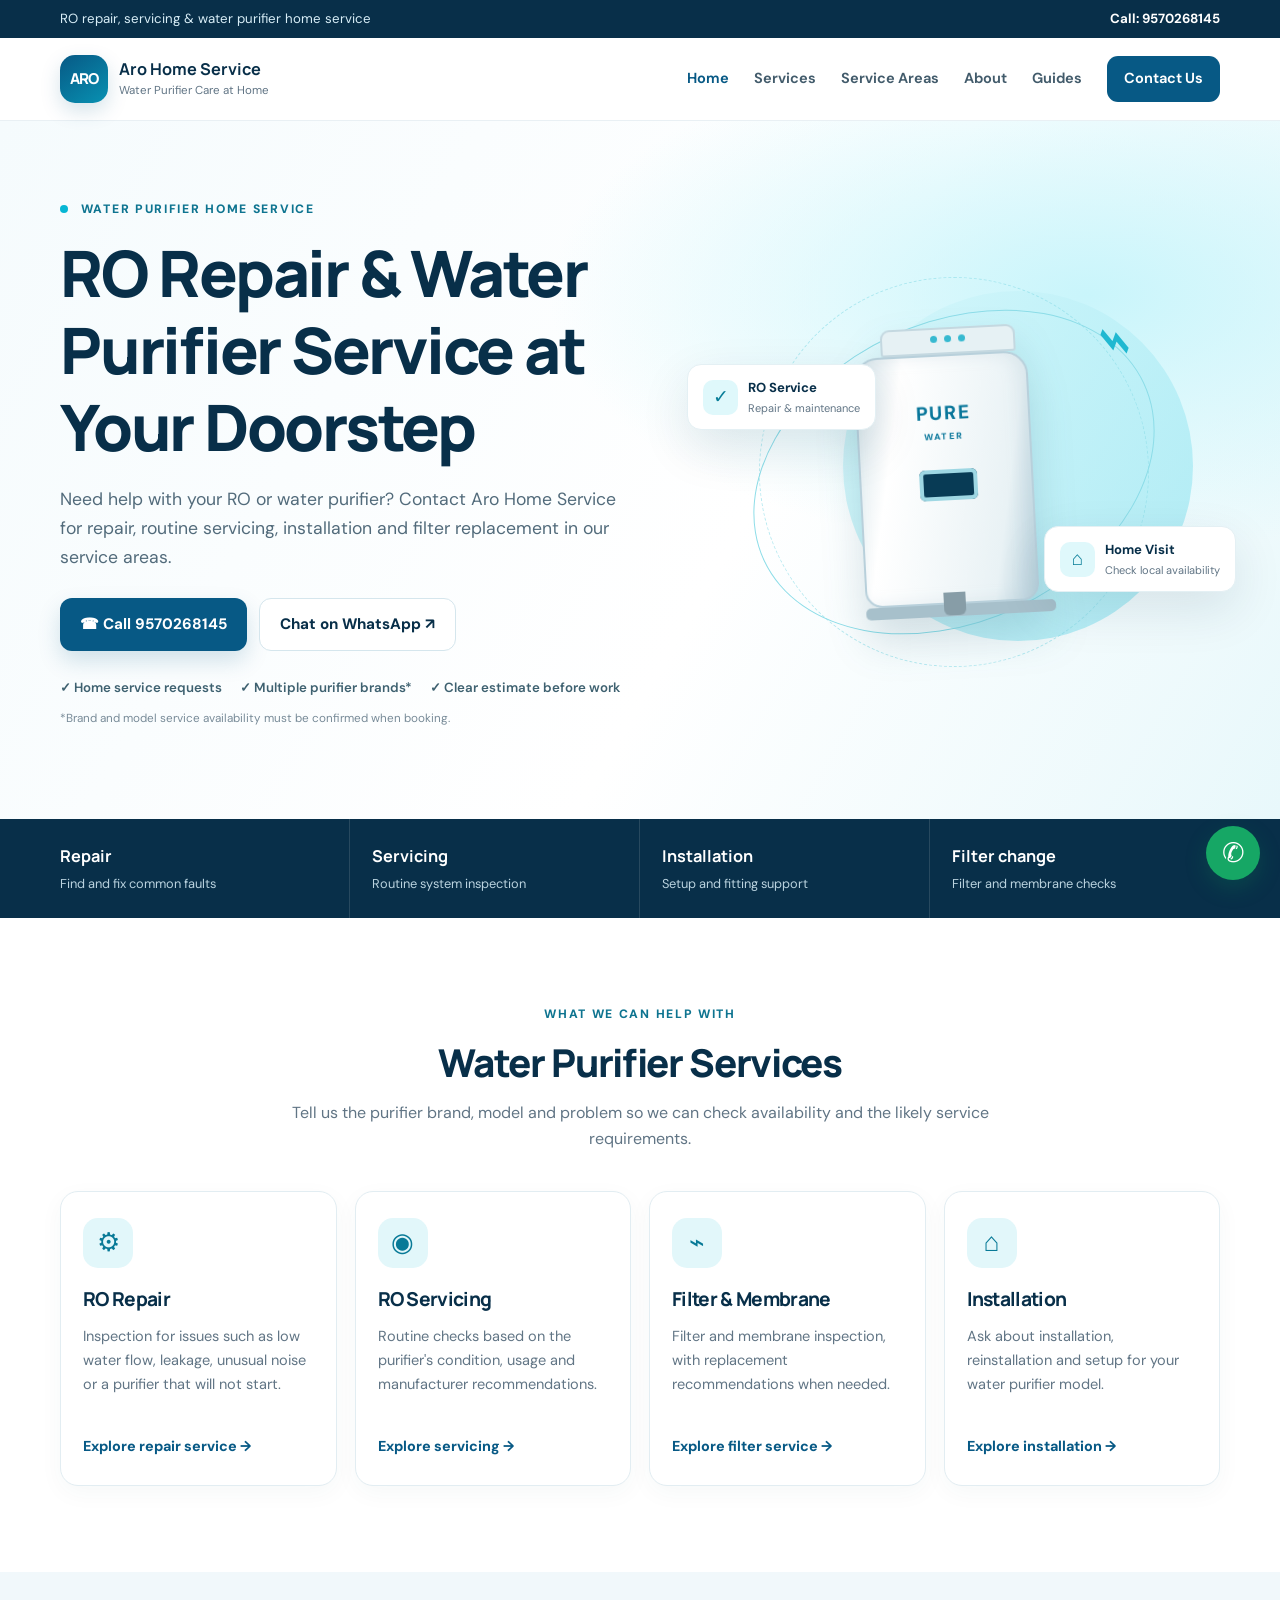
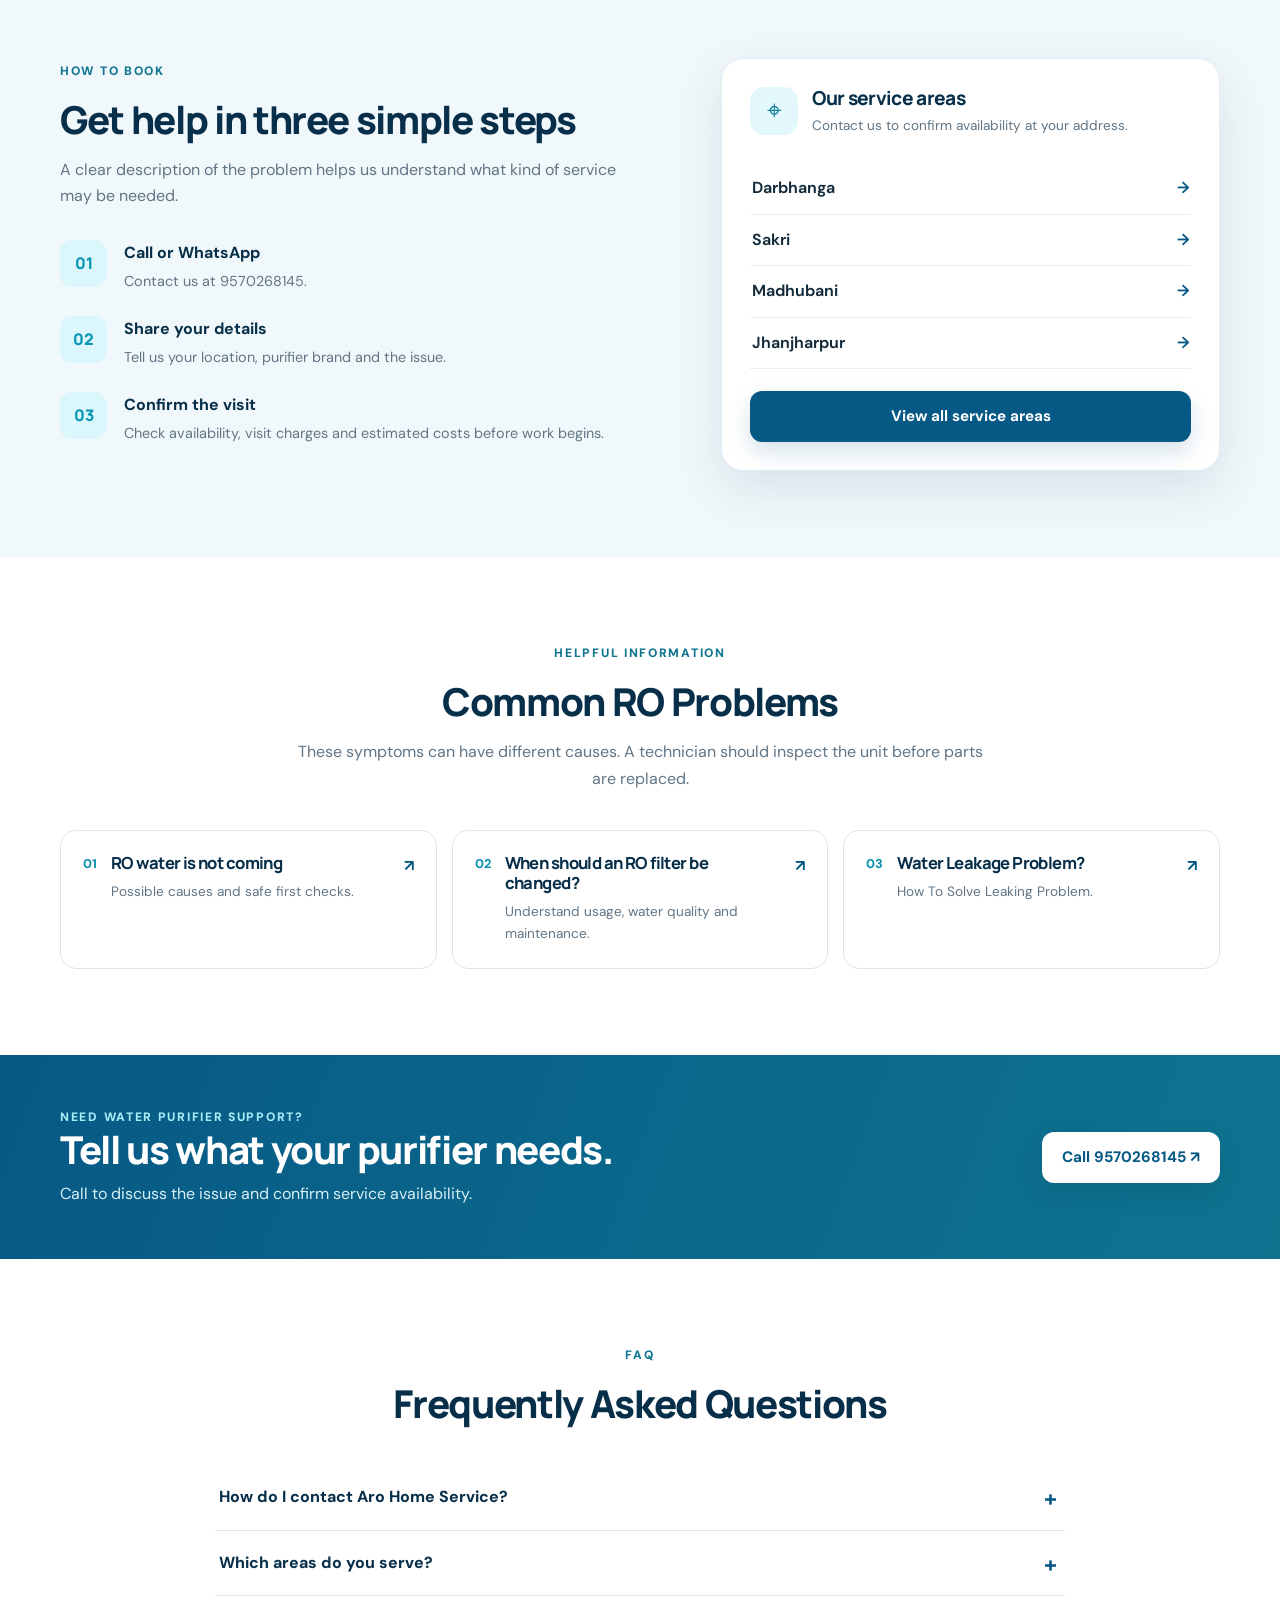
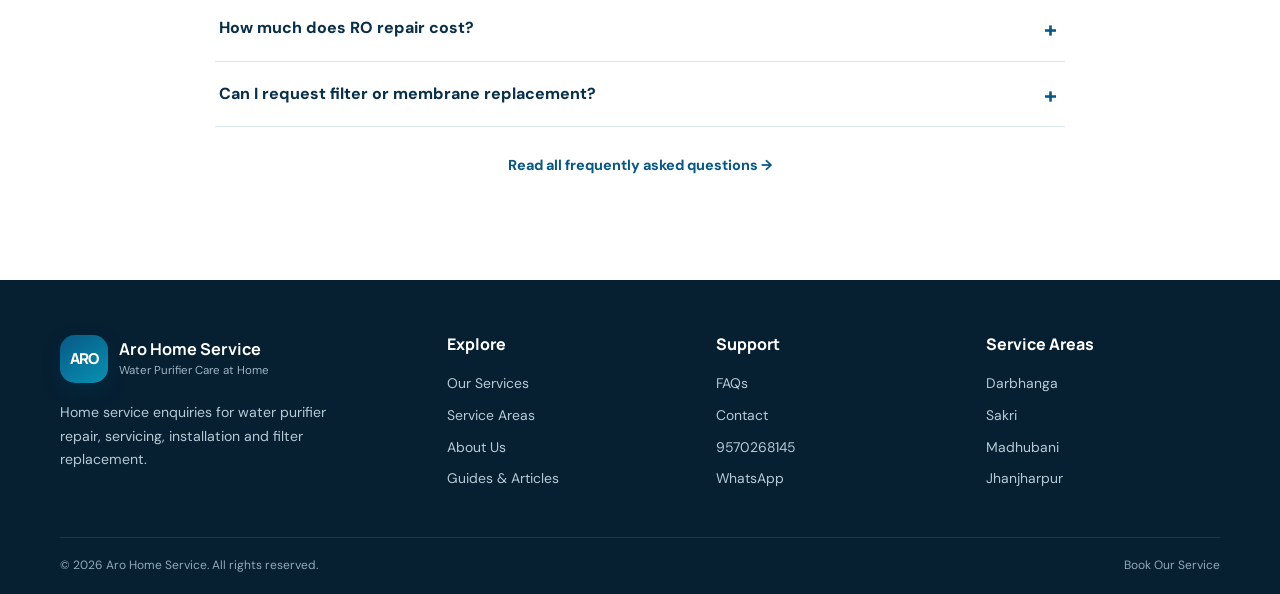
==== index.html @ 66246d54 "upload all file and folder first time" ====
<!doctype html>
<html lang="en">
<head>
  <meta charset="utf-8">
  <meta name="viewport" content="width=device-width, initial-scale=1">
  <meta name="theme-color" content="#075985">

  <title>RO Repair & Water Purifier Service | Aro Home Service</title>

  <meta name="description" content="Aro Home Service provides RO water purifier repair, servicing, installation and filter replacement in Darbhanga, Sakri, Madhubani and Jhanjharpur. Call 9570268145.">

  <link rel="canonical" href="https://arohomeservice.com/">
  <link rel="stylesheet" href="/css/style.css">
  <link rel="icon" href="/assets/images/favicon.svg" type="image/svg+xml">

  <meta property="og:type" content="website">
  <meta property="og:title" content="Aro Home Service | RO Repair & Water Purifier Service">
  <meta property="og:description" content="RO repair, servicing, installation and filter replacement in our service areas. Call 9570268145.">
  <meta property="og:url" content="https://arohomeservice.com/">
  <meta property="og:site_name" content="Aro Home Service">

  <script type="application/ld+json">
  {
    "@context": "https://schema.org",
    "@type": "HomeAndConstructionBusiness",
    "name": "Aro Home Service",
    "url": "https://arohomeservice.com/",
    "telephone": "+91-9570268145",
    "description": "Home service for water purifier repair, servicing, installation and filter replacement.",
    "areaServed": [
      {"@type": "City", "name": "Darbhanga"},
      {"@type": "Place", "name": "Sakri, Bihar"},
      {"@type": "City", "name": "Madhubani"},
      {"@type": "Place", "name": "Jhanjharpur, Bihar"}
    ],
    "knowsAbout": [
      "RO water purifier repair",
      "water purifier servicing",
      "RO installation",
      "RO filter replacement",
      "RO membrane replacement"
    ]
  }
  </script>
</head>

<body>
  <a class="skip-link" href="#main">Skip to content</a>

  <div class="topbar">
    <div class="container topbar-inner">
      <span>RO repair, servicing & water purifier home service</span>
      <a href="tel:+919570268145">Call: 9570268145</a>
      </div>
  </div>

  <header class="site-header">
    <div class="container nav-wrap">

      <a class="brand" href="/" aria-label="Aro Home Service home">
        <span class="brand-mark">ARO</span>
        <span class="brand-copy">
          <strong>Aro Home Service</strong>
          <small>Water Purifier Care at Home</small>
        </span>
      </a>

      <button class="menu-toggle"
        aria-expanded="false"
        aria-controls="main-nav">
        ☰ <span class="sr-only">Toggle navigation</span>
      </button>

      <nav id="main-nav" class="main-nav" aria-label="Main navigation">
        <a class="active" href="/">Home</a>
        <a href="/services.html">Services</a>
        <a href="/areas/">Service Areas</a>
        <a href="/about.html">About</a>
        <a href="/blog/">Guides</a>
        <a href="/contact.html" class="nav-cta">Contact Us</a>
      </nav>

    </div>
  </header>

  <main id="main">


    <!-- HERO SECTION -->


    <section class="hero">
      <div class="container hero-grid">

        <div class="hero-copy">
          <p class="eyebrow">
            <span class="eyebrow-dot"></span>
            WATER PURIFIER HOME SERVICE
          </p>

          <h1>RO Repair & Water Purifier Service at Your Doorstep</h1>

          <p class="hero-lead">
            Need help with your RO or water purifier?
            Contact Aro Home Service for repair, routine servicing,
            installation and filter replacement in our service areas.
          </p>

          <div class="hero-actions">
            <a class="btn btn-primary" href="tel:+919570268145">
              ☎ Call 9570268145
            </a>

            <a class="btn btn-light"
              href="https://wa.me/919570268145?text=Hello%20Aro%20Home%20Service%2C%20I%20need%20water%20purifier%20service."
              target="_blank" rel="noopener">
              Chat on WhatsApp ↗
            </a>
          </div>

          <div class="trust-points">
            <span>✓ Home service requests</span>
            <span>✓ Multiple purifier brands*</span>
            <span>✓ Clear estimate before work</span>
          </div>

          <p class="fine-print">
            *Brand and model service availability must be confirmed when booking.
          </p>
        </div>

        <div class="hero-visual" aria-label="Water purifier service illustration">
          <div class="hero-orbit orbit-one"></div>
          <div class="hero-orbit orbit-two"></div>
          <div class="water-drop">⌁</div>

          <div class="purifier-card">
            <div class="purifier-top">
              <span></span><span></span><span></span>
            </div>

            <div class="purifier-body">
              <div class="purifier-logo">
                PURE<br><small>WATER</small>
              </div>
              <div class="purifier-display"></div>
              <div class="purifier-tap"></div>
            </div>

            <div class="purifier-base"></div>
          </div>

          <div class="float-tag tag-left">
            <span class="tag-icon">✓</span>
            <span>
              <strong>RO Service</strong>
              <small>Repair & maintenance</small>
            </span>
          </div>

          <div class="float-tag tag-right">
            <span class="tag-icon">⌂</span>
            <span>
              <strong>Home Visit</strong>
              <small>Check local availability</small>
            </span>
          </div>

          <div class="hero-circle"></div>
        </div>

      </div>
    </section>



    <!-- SERVICES STRIP -->



    <section class="service-strip">
      <div class="container strip-grid">
        <div>
          <strong>Repair</strong>
          <span>Find and fix common faults</span>
        </div>
        <div>
          <strong>Servicing</strong>
          <span>Routine system inspection</span>
        </div>
        <div>
          <strong>Installation</strong>
          <span>Setup and fitting support</span>
        </div>
        <div>
          <strong>Filter change</strong>
          <span>Filter and membrane checks</span>
        </div>
      </div>
    </section>


      <!-- SERVICE CARDS -->


    <section class="section">
      <div class="container">

        <div class="section-heading">
          <p class="eyebrow">WHAT WE CAN HELP WITH</p>
          <h2>Water Purifier Services</h2>
          <p>
            Tell us the purifier brand, model and problem so we can
            check availability and the likely service requirements.
          </p>
        </div>

        <div class="cards-grid">

          <article class="service-card">
            <div class="service-icon">⚙</div>
            <h3>RO Repair</h3>
            <p>
              Inspection for issues such as low water flow, leakage,
              unusual noise or a purifier that will not start.
            </p>
            <a href="/services.html#repair" class="text-link">
              Explore repair service →
            </a>
          </article>

          <article class="service-card">
            <div class="service-icon">◉</div>
            <h3>RO Servicing</h3>
            <p>
              Routine checks based on the purifier's condition,
              usage and manufacturer recommendations.
            </p>
            <a href="/services.html#servicing" class="text-link">
              Explore servicing →
            </a>
          </article>

          <article class="service-card">
            <div class="service-icon">⌁</div>
            <h3>Filter & Membrane</h3>
            <p>
              Filter and membrane inspection, with replacement
              recommendations when needed.
            </p>
            <a href="/services.html#filters" class="text-link">
              Explore filter service →
            </a>
          </article>

          <article class="service-card">
            <div class="service-icon">⌂</div>
            <h3>Installation</h3>
            <p>
              Ask about installation, reinstallation and setup
              for your water purifier model.
            </p>
            <a href="/services.html#installation" class="text-link">
              Explore installation →
            </a>
          </article>

        </div>
      </div>
    </section>



      <!-- HOW TO BOOK & SERVICE AREAS -->


    <section class="section section-soft">
      <div class="container two-col">

        <div>
          <p class="eyebrow">HOW TO BOOK</p>
          <h2>Get help in three simple steps</h2>
          <p class="muted">
            A clear description of the problem helps us understand
            what kind of service may be needed.
          </p>

          <ol class="steps">
            <li>
              <span>01</span>
              <div>
                <strong>Call or WhatsApp</strong>
                <p>Contact us at 9570268145.</p>
              </div>
            </li>
            <li>
              <span>02</span>
              <div>
                <strong>Share your details</strong>
                <p>Tell us your location, purifier brand and the issue.</p>
              </div>
            </li>
            <li>
              <span>03</span>
              <div>
                <strong>Confirm the visit</strong>
                <p>
                  Check availability, visit charges and estimated
                  costs before work begins.
                </p>
              </div>
            </li>
          </ol>
        </div>

        <div class="info-panel">
          <div class="info-panel-top">
            <span class="panel-icon">⌖</span>
            <div>
              <h3>Our service areas</h3>
              <p>Contact us to confirm availability at your address.</p>
            </div>
          </div>

          <ul class="area-list">
            <li>
              <a href="/areas/darbhanga.html">Darbhanga <span>→</span></a>
            </li>
            <li>
              <a href="/areas/sakri.html">Sakri <span>→</span></a>
            </li>
            <li>
              <a href="/areas/madhubani.html">Madhubani <span>→</span></a>
            </li>
            <li>
              <a href="/areas/jhanjharpur.html">Jhanjharpur <span>→</span></a>
            </li>
          </ul>

          <a class="btn btn-primary btn-full" href="/areas/">
            View all service areas
          </a>
        </div>

      </div>
    </section>



    <!-- COMMON PROBLEMS / SEO ARTICLES -->




    <section class="section">
      <div class="container">

        <div class="section-heading">
          <p class="eyebrow">HELPFUL INFORMATION</p>
          <h2>Common RO Problems</h2>
          <p>
            These symptoms can have different causes. A technician
            should inspect the unit before parts are replaced.
          </p>
        </div>

        <div class="problem-grid">

          <a href="/blog/ro-water-not-producing.html" class="problem-item">
            <span>01</span>
            <div>
              <h3>RO water is not coming</h3>
              <p>Possible causes and safe first checks.</p>
            </div>
            <b>↗</b>
          </a>

          <a href="/blog/when-to-change-ro-filter.html" class="problem-item">
            <span>02</span>
            <div>
              <h3>When should an RO filter be changed?</h3>
              <p>Understand usage, water quality and maintenance.</p>
            </div>
            <b>↗</b>
          </a>

          <a href="/blog/ro-water-leakage.html" class="problem-item">
            <span>03</span>
            <div>
              <h3>Water Leakage Problem?</h3>
              <p>How To Solve Leaking Problem.</p>
            </div>
            <b>↗</b>
          </a>

        </div>
      </div>
    </section>


    <!-- CALL TO ACTION -->


    <section class="cta-band">
      <div class="container cta-content">
        <div>
          <p class="eyebrow">NEED WATER PURIFIER SUPPORT?</p>
          <h2>Tell us what your purifier needs.</h2>
          <p>Call to discuss the issue and confirm service availability.</p>
        </div>

        <a class="btn btn-white" href="tel:+919570268145">
          Call 9570268145 ↗
        </a>
      </div>
    </section>


    <!-- FAQ SECTION -->


    <section class="section">
      <div class="container">

        <div class="section-heading">
          <p class="eyebrow">FAQ</p>
          <h2>Frequently Asked Questions</h2>
        </div>

        <div class="faq-list">

          <details>
            <summary>How do I contact Aro Home Service?</summary>
            <p>
              Call 9570268145 or use the WhatsApp booking link on
              this website. Share your location and purifier problem
              to check availability.
            </p>
          </details>

          <details>
            <summary>Which areas do you serve?</summary>
            <p>
              Our listed service areas are Darbhanga, Sakri,
              Madhubani and Jhanjharpur. Contact us to confirm
              coverage for your exact locality.
            </p>
          </details>

          <details>
            <summary>How much does RO repair cost?</summary>
            <p>
              The cost depends on the fault, purifier model,
              parts required and visit charges. Ask for an estimate
              and confirm the cost before approving the repair.
            </p>
          </details>

          <details>
            <summary>Can I request filter or membrane replacement?</summary>
            <p>
              Yes, you can enquire about filter and membrane
              inspection or replacement. Availability and the
              correct part depend on your purifier model.
            </p>
          </details>

        </div>

        <p class="center-link">
          <a class="text-link" href="/faq.html">
            Read all frequently asked questions →
          </a>
        </p>

      </div>
    </section>

  </main>


  <!-- FOOTER -->


  <footer class="site-footer">
    <div class="container footer-grid">

      <div class="footer-about">
        <a class="brand brand-footer" href="/">
          <span class="brand-mark">ARO</span>
          <span class="brand-copy">
            <strong>Aro Home Service</strong>
            <small>Water Purifier Care at Home</small>
          </span>
        </a>

        <p>
          Home service enquiries for water purifier repair,
          servicing, installation and filter replacement.
        </p>
      </div>

      <div>
        <h3>Explore</h3>
        <a href="/services.html">Our Services</a>
        <a href="/areas/">Service Areas</a>
        <a href="/about.html">About Us</a>
        <a href="/blog/">Guides & Articles</a>
      </div>

      <div>
        <h3>Support</h3>
        <a href="/faq.html">FAQs</a>
        <a href="/contact.html">Contact</a>
        <a href="tel:+919570268145">9570268145</a>
        <a href="https://wa.me/919570268145"
           target="_blank" rel="noopener">WhatsApp</a>
      </div>

      <div>
        <h3>Service Areas</h3>
        <span>Darbhanga</span>
        <span>Sakri</span>
        <span>Madhubani</span>
        <span>Jhanjharpur</span>
      </div>

    </div>

    <div class="container footer-bottom">
      <span>
        © <span data-year>2026</span> Aro Home Service.
        All rights reserved.
      </span>
      <span>Book Our Service </span>
    </div>
  </footer>


  <!-- FLOATING WHATSAPP BUTTON -->


  <a class="floating-whatsapp"
     href="https://wa.me/919570268145?text=Hello%20Aro%20Home%20Service"
     target="_blank"
     rel="noopener"
     aria-label="Contact Aro Home Service on WhatsApp">✆</a>

  <script src="/js/main.js" defer></script>
</body>
</html>
---- css/style.css ----
@import url('https://fonts.googleapis.com/css2?family=DM+Sans:wght@400;500;600;700&family=Manrope:wght@400;500;600;700;800&display=swap');

:root {
  --navy: #082f49;
  --blue: #075985;
  --blue2: #0e7490;
  --cyan: #22d3ee;
  --ink: #142b3b;
  --muted: #617585;
  --line: #dce7ed;
  --soft: #f1f8fb;
  --white: #fff;
  --shadow: 0 18px 50px rgba(8,47,73,.11);
  --radius: 20px;
}

* {
  box-sizing: border-box;
}

html {
  scroll-behavior: smooth;
  scroll-padding-top: 90px;
}

body {
  margin: 0;
  color: var(--ink);
  font-family: 'DM Sans', Arial, sans-serif;
  line-height: 1.65;
  background: #fff;
}

h1, h2, h3, h4 {
  font-family: Manrope, 'DM Sans', sans-serif;
  line-height: 1.2;
  letter-spacing: -.035em;
  color: var(--navy);
  margin: 0 0 14px;
}

h1 {
  font-size: clamp(2.5rem, 5vw, 4.55rem);
  font-weight: 800;
}

h2 {
  font-size: clamp(2rem, 3vw, 2.75rem);
  font-weight: 800;
}

h3 {
  font-size: 1.2rem;
  font-weight: 750;
}

p {
  margin: 0 0 16px;
}

a {
  color: inherit;
  text-decoration: none;
}

a:focus-visible,
button:focus-visible,
summary:focus-visible {
  outline: 3px solid #22d3ee;
  outline-offset: 3px;
}

.container {
  width: min(1160px, calc(100% - 40px));
  margin-inline: auto;
}

.skip-link {
  position: absolute;
  left: -999px;
  top: 8px;
  background: #fff;
  padding: 10px;
  z-index: 99;
}

.skip-link:focus {
  left: 8px;
}

.sr-only {
  position: absolute;
  width: 1px;
  height: 1px;
  padding: 0;
  margin: -1px;
  overflow: hidden;
  clip: rect(0, 0, 0, 0);
  white-space: nowrap;
  border: 0;
}

/* TOP BAR */

.topbar {
  background: var(--navy);
  color: #d8eef7;
  font-size: .83rem;
}

.topbar-inner {
  display: flex;
  justify-content: space-between;
  gap: 20px;
  padding: 8px 0;
}

.topbar a {
  font-weight: 700;
  color: #fff;
}

/* HEADER AND NAVIGATION */

.site-header {
  position: sticky;
  top: 0;
  z-index: 20;
  background: rgba(255,255,255,.96);
  backdrop-filter: blur(12px);
  border-bottom: 1px solid #e9f0f4;
}

.nav-wrap {
  display: flex;
  align-items: center;
  justify-content: space-between;
  min-height: 82px;
  gap: 20px;
}

.brand {
  display: flex;
  align-items: center;
  gap: 11px;
  min-width: max-content;
}

.brand-mark {
  display: grid;
  place-items: center;
  width: 48px;
  height: 48px;
  border-radius: 15px;
  background: linear-gradient(145deg, var(--blue), #0891b2);
  color: #fff;
  font-family: Manrope, sans-serif;
  font-size: 15px;
  font-weight: 800;
  letter-spacing: -.06em;
  box-shadow: 0 8px 20px #0759852b;
}

.brand-copy {
  display: grid;
  line-height: 1.3;
}

.brand-copy strong {
  font-family: Manrope, sans-serif;
  font-size: 1.02rem;
  color: var(--navy);
}

.brand-copy small {
  font-size: .72rem;
  color: var(--muted);
  margin-top: 4px;
}

.main-nav {
  display: flex;
  align-items: center;
  gap: 25px;
  font-size: .91rem;
  font-weight: 650;
  
}

.main-nav > a {
  color: #425b6b;
  transition: color .2s;
}

.main-nav > a:hover,
.main-nav > a.active {
  color: var(--blue);
}

.main-nav .nav-cta {
  background: var(--blue);
  color: #fff;
  padding: 11px 17px;
  border-radius: 11px;
}

.menu-toggle {
  display: none;
  border: 1px solid var(--line);
  background: white;
  border-radius: 10px;
  padding: 8px 12px;
  font-size: 1.2rem;
  color: var(--navy);
}

/* HERO SECTION */

.hero {
  overflow: hidden;
  position: relative;
  background:
    radial-gradient(ellipse at 85% 25%, #c9f5fb 0, transparent 35%),
    linear-gradient(120deg, #f5fbfd 0%, #fff 58%, #e8f8fb 100%);
  padding: 78px 0 74px;
}

.hero-grid {
  display: grid;
  grid-template-columns: 1.04fr .96fr;
  align-items: center;
  gap: 50px;
}

.eyebrow {
  font-size: .76rem;
  letter-spacing: .14em;
  font-weight: 800;
  color: var(--blue2);
  margin-bottom: 16px;
}

.eyebrow-dot {
  display: inline-block;
  width: 8px;
  height: 8px;
  border-radius: 50%;
  background: #06b6d4;
  margin-right: 8px;
}

.hero h1 {
  max-width: 680px;
}

.hero-lead {
  max-width: 610px;
  font-size: 1.1rem;
  color: #526b7b;
  margin: 20px 0 26px;
}

.hero-actions {
  display: flex;
  flex-wrap: wrap;
  gap: 12px;
}

.btn {
  display: inline-flex;
  align-items: center;
  justify-content: center;
  gap: 9px;
  border-radius: 12px;
  padding: 13px 20px;
  font-weight: 750;
  font-size: .95rem;
  transition: transform .2s, box-shadow .2s;
}

.btn:hover {
  transform: translateY(-2px);
}

.btn-primary {
  background: var(--blue);
  color: #fff;
  box-shadow: 0 10px 22px #0759852b;
}

.btn-light {
  background: #fff;
  color: var(--navy);
  border: 1px solid #d5e6ed;
}

.btn-white {
  background: #fff;
  color: var(--blue);
  box-shadow: 0 10px 25px #002b4422;
}

.trust-points {
  display: flex;
  flex-wrap: wrap;
  gap: 13px 18px;
  margin-top: 26px;
  color: #3e6170;
  font-size: .83rem;
  font-weight: 600;
}

.fine-print {
  font-size: .73rem;
  color: #788b98;
  margin-top: 10px;
}

/* CSS WATER PURIFIER ILLUSTRATION */

.hero-visual {
  position: relative;
  min-height: 430px;
  display: grid;
  place-items: center;
}

.hero-circle {
  position: absolute;
  width: 350px;
  height: 350px;
  background: linear-gradient(135deg, #d5f7fb, #9de7f2);
  border-radius: 50%;
  right: 5%;
  top: 8%;
  opacity: .8;
}

.hero-orbit {
  position: absolute;
  border: 1px solid #8ddde8;
  border-radius: 50%;
  z-index: 1;
}

.orbit-one {
  width: 420px;
  height: 300px;
  transform: rotate(-25deg);
}

.orbit-two {
  width: 390px;
  height: 390px;
  border-style: dashed;
  opacity: .6;
}

.purifier-card {
  position: relative;
  z-index: 2;
  filter: drop-shadow(0 22px 20px #0c49632a);
  transform: rotate(-3deg);
}

.purifier-top {
  width: 135px;
  height: 27px;
  margin: auto;
  background: #e6f1f4;
  border: 2px solid #c4d8e0;
  border-radius: 9px 9px 3px 3px;
  display: flex;
  justify-content: center;
  gap: 7px;
  padding: 6px;
}

.purifier-top span {
  width: 7px;
  height: 7px;
  border-radius: 50%;
  background: #36b9d0;
}

.purifier-body {
  width: 174px;
  height: 250px;
  background: linear-gradient(
    100deg,
    #d5e4e9,
    #fff 22%,
    #e9f2f5 80%,
    #b8d2dd
  );
  border: 2px solid #b8d0db;
  border-radius: 24px 24px 17px 17px;
  position: relative;
  box-shadow: inset -8px 0 15px #b4cbd444;
}

.purifier-logo {
  position: absolute;
  top: 47px;
  left: 0;
  right: 0;
  text-align: center;
  color: #08769a;
  font-weight: 800;
  font-size: 1.2rem;
  line-height: 1.05;
  letter-spacing: .08em;
}

.purifier-logo small {
  font-size: .56rem;
  letter-spacing: .23em;
}

.purifier-display {
  position: absolute;
  top: 113px;
  left: 58px;
  width: 58px;
  height: 31px;
  border-radius: 6px;
  background: #083b55;
  box-shadow: inset 0 0 0 4px #9ed7e3;
}

.purifier-tap {
  position: absolute;
  bottom: -13px;
  left: 76px;
  width: 22px;
  height: 23px;
  background: #879da7;
  border-radius: 0 0 6px 6px;
}

.purifier-base {
  height: 12px;
  width: 190px;
  background: #a7c0cb;
  border-radius: 5px;
  margin: 0 auto;
}

.water-drop {
  position: absolute;
  z-index: 3;
  top: 30px;
  right: 16%;
  font-size: 4rem;
  color: #20b8d1;
  transform: rotate(20deg);
}

.float-tag {
  position: absolute;
  z-index: 4;
  display: flex;
  align-items: center;
  gap: 10px;
  padding: 12px 15px;
  background: #fff;
  border: 1px solid #e4f0f4;
  border-radius: 14px;
  box-shadow: var(--shadow);
}

.float-tag strong,
.float-tag small {
  display: block;
}

.float-tag strong {
  font-size: .82rem;
  color: var(--navy);
}

.float-tag small {
  font-size: .69rem;
  color: var(--muted);
}

.tag-icon {
  display: grid;
  place-items: center;
  width: 35px;
  height: 35px;
  border-radius: 10px;
  background: #dff8fb;
  color: #087d98;
  font-size: 1.2rem;
}

.tag-left {
  left: 0;
  top: 25%;
}

.tag-right {
  right: -3%;
  bottom: 22%;
}

/* SERVICES STRIP */

.service-strip {
  background: var(--navy);
  color: #fff;
}

.strip-grid {
  display: grid;
  grid-template-columns: repeat(4, 1fr);
}

.strip-grid > div {
  padding: 24px 22px;
  border-right: 1px solid #ffffff20;
}

.strip-grid > div:first-child {
  padding-left: 0;
}

.strip-grid > div:last-child {
  border: 0;
}

.strip-grid strong,
.strip-grid span {
  display: block;
}

.strip-grid strong {
  font-family: Manrope, sans-serif;
  font-size: 1.02rem;
}

.strip-grid span {
  color: #bad3df;
  font-size: .8rem;
  margin-top: 3px;
}

/* GENERAL SECTIONS */

.section {
  padding: 86px 0;
}

.section-soft {
  background: var(--soft);
}

.section-heading {
  max-width: 700px;
  text-align: center;
  margin: 0 auto 38px;
}

.section-heading > p:last-child {
  color: var(--muted);
  font-size: 1rem;
}

/* SERVICE CARDS */

.cards-grid {
  display: grid;
  grid-template-columns: repeat(4, 1fr);
  gap: 18px;
}

.service-card {
  padding: 26px 22px;
  border: 1px solid #e2edf2;
  border-radius: 18px;
  background: #fff;
  box-shadow: 0 7px 24px #0b42520a;
  transition: transform .2s, box-shadow .2s;
}

.service-card:hover {
  transform: translateY(-5px);
  box-shadow: var(--shadow);
}

.service-icon {
  display: grid;
  place-items: center;
  width: 50px;
  height: 50px;
  border-radius: 15px;
  background: #e2f7fa;
  color: #087a97;
  font-size: 1.65rem;
  margin-bottom: 20px;
}

.service-card p {
  font-size: .91rem;
  color: var(--muted);
  min-height: 92px;
}

.text-link {
  font-weight: 750;
  color: var(--blue);
  font-size: .9rem;
}

/* BOOKING STEPS AND AREAS */

.two-col {
  display: grid;
  grid-template-columns: 1fr .85fr;
  gap: 75px;
  align-items: center;
}

.muted {
  color: var(--muted);
}

.steps {
  list-style: none;
  padding: 0;
  margin: 30px 0 0;
}

.steps li {
  display: flex;
  gap: 17px;
  margin: 0 0 22px;
}

.steps li > span {
  font-family: Manrope, sans-serif;
  font-weight: 800;
  color: #0796b5;
  background: #dcf7fb;
  border-radius: 12px;
  width: 47px;
  height: 47px;
  display: grid;
  place-items: center;
  flex-shrink: 0;
}

.steps strong {
  color: var(--navy);
}

.steps p {
  font-size: .9rem;
  color: var(--muted);
  margin: 4px 0 0;
}

.info-panel {
  padding: 28px;
  background: #fff;
  border: 1px solid #e0edf2;
  border-radius: 22px;
  box-shadow: var(--shadow);
}

.info-panel-top {
  display: flex;
  gap: 14px;
  align-items: flex-start;
}

.panel-icon {
  display: grid;
  place-items: center;
  width: 48px;
  height: 48px;
  background: #e3f8fb;
  color: #067a97;
  border-radius: 14px;
  font-size: 1.6rem;
}

.info-panel-top h3 {
  margin: 0 0 5px;
}

.info-panel-top p {
  font-size: .85rem;
  color: var(--muted);
}

.area-list {
  list-style: none;
  margin: 10px 0 22px;
  padding: 0;
}

.area-list li {
  border-bottom: 1px solid #e7eff3;
}

.area-list a {
  display: flex;
  justify-content: space-between;
  padding: 12px 2px;
  font-weight: 650;
}

.area-list a span {
  color: var(--blue);
}

.btn-full {
  width: 100%;
}

/* COMMON PROBLEMS */

.problem-grid {
  display: grid;
  grid-template-columns: repeat(3, 1fr);
  gap: 15px;
}

.problem-item {
  display: flex;
  gap: 14px;
  align-items: flex-start;
  border: 1px solid var(--line);
  padding: 22px;
  border-radius: 16px;
  transition: border .2s, transform .2s;
}

.problem-item:hover {
  border-color: #7acddd;
  transform: translateY(-3px);
}

.problem-item > span {
  font-weight: 800;
  color: #0e91ae;
  font-size: .8rem;
}

.problem-item h3 {
  font-size: 1.04rem;
  margin-bottom: 8px;
}

.problem-item p {
  color: var(--muted);
  font-size: .85rem;
  margin: 0;
}

.problem-item > b {
  margin-left: auto;
  color: var(--blue);
}

/* CTA SECTION */

.cta-band {
  background: linear-gradient(110deg, #075985, #0e7490);
  color: white;
  padding: 52px 0;
}

.cta-content {
  display: flex;
  align-items: center;
  justify-content: space-between;
  gap: 30px;
}

.cta-content h2 {
  color: #fff;
  margin-bottom: 8px;
}

.cta-content p {
  color: #d7f0f7;
  margin-bottom: 0;
}

.cta-content .eyebrow {
  color: #a9edf7;
}

/* FAQ */

.faq-list {
  max-width: 850px;
  margin: 0 auto;
}

.faq-list details {
  border-bottom: 1px solid var(--line);
  padding: 19px 4px;
}

.faq-list summary {
  font-weight: 750;
  color: var(--navy);
  cursor: pointer;
  list-style: none;
  position: relative;
  padding-right: 35px;
}

.faq-list summary::-webkit-details-marker {
  display: none;
}

.faq-list summary:after {
  content: '+';
  position: absolute;
  right: 4px;
  top: -3px;
  font-size: 1.4rem;
  color: var(--blue);
}

.faq-list details[open] summary:after {
  content: '−';
}

.faq-list details p {
  color: var(--muted);
  margin: 14px 35px 0 0;
}

.center-link {
  text-align: center;
  margin-top: 25px;
}

/* FOOTER */

.site-footer {
  background: #061f31;
  color: #b7cbd6;
  padding: 55px 0 18px;
}

.footer-grid {
  display: grid;
  grid-template-columns: 1.5fr 1fr 1fr 1fr;
  gap: 35px;
}

.brand-footer .brand-copy strong {
  color: #fff;
}

.brand-footer .brand-copy small {
  color: #9bb5c4;
}

.footer-about p {
  max-width: 300px;
  font-size: .88rem;
  margin-top: 18px;
}

.footer-grid h3 {
  font-size: 1rem;
  color: #fff;
  letter-spacing: 0;
  margin-bottom: 17px;
}

.footer-grid > div:not(:first-child) a,
.footer-grid > div:not(:first-child) > span {
  display: block;
  font-size: .87rem;
  margin: 9px 0;
  color: #b7cbd6;
}

.footer-grid a:hover {
  color: #fff;
}

.footer-bottom {
  display: flex;
  justify-content: space-between;
  gap: 15px;
  border-top: 1px solid #ffffff1c;
  margin-top: 38px;
  padding-top: 18px;
  font-size: .75rem;
  color: #91a9b7;
}

/* FLOATING WHATSAPP */

.floating-whatsapp {
  position: fixed;
  right: 20px;
  bottom: 20px;
  z-index: 15;
  width: 54px;
  height: 54px;
  display: grid;
  place-items: center;
  border-radius: 50%;
  background: #16a765;
  color: #fff;
  font-size: 1.7rem;
  box-shadow: 0 8px 22px #0c8e553d;
}

/* INNER PAGES AND ARTICLES */

.page-hero {
  padding: 62px 0;
  background: linear-gradient(120deg, #eef9fc, #f9fdff);
}

.breadcrumbs {
  font-size: .83rem;
  color: #718897;
  margin-bottom: 18px;
}

.breadcrumbs a {
  color: var(--blue);
}

.page-hero h1 {
  font-size: clamp(2.25rem, 4vw, 3.5rem);
  max-width: 800px;
}

.page-hero p {
  max-width: 760px;
  color: var(--muted);
  font-size: 1.05rem;
}

.content-layout {
  display: grid;
  grid-template-columns: minmax(0, 1fr) 290px;
  gap: 45px;
}

.article-content h2 {
  font-size: 1.75rem;
  margin-top: 32px;
}

.article-content h3 {
  margin-top: 24px;
}

.article-content p,
.article-content li {
  color: #526b7b;
}

.article-content ul,
.article-content ol {
  padding-left: 24px;
}

.sidebar-card {
  background: var(--soft);
  border-radius: 18px;
  padding: 23px;
  height: max-content;
  position: sticky;
  top: 110px;
}

.sidebar-card h3 {
  font-size: 1.1rem;
}

.sidebar-card a {
  display: block;
  padding: 9px 0;
  border-bottom: 1px solid var(--line);
  font-size: .9rem;
  color: var(--blue);
}

.notice {
  padding: 16px 18px;
  border-left: 4px solid #0e7490;
  background: #eaf8fb;
  border-radius: 0 12px 12px 0;
  color: #365d6c;
}

/* CONTACT PAGE */

.contact-grid {
  display: grid;
  grid-template-columns: .85fr 1.15fr;
  gap: 35px;
}

.contact-card {
  padding: 28px;
  border: 1px solid var(--line);
  border-radius: 18px;
}

.contact-method {
  padding: 16px 0;
  border-bottom: 1px solid var(--line);
}

.contact-method:last-child {
  border: 0;
}

.contact-method strong {
  display: block;
  color: var(--navy);
}

.contact-method a {
  color: var(--blue);
  font-weight: 750;
}

.form-note {
  font-size: .83rem;
  color: var(--muted);
}

.contact-form label {
  display: block;
  font-weight: 700;
  font-size: .88rem;
  margin: 15px 0 6px;
}

.contact-form input,
.contact-form select,
.contact-form textarea {
  width: 100%;
  font: inherit;
  border: 1px solid #cbdce4;
  border-radius: 10px;
  padding: 12px;
  color: var(--ink);
  background: #fff;
}

.contact-form textarea {
  min-height: 120px;
  resize: vertical;
}

/* BLOG LIST */

.article-list {
  display: grid;
  grid-template-columns: repeat(3, 1fr);
  gap: 18px;
}

.article-card {
  padding: 24px;
  border: 1px solid var(--line);
  border-radius: 18px;
}

.article-card .eyebrow {
  margin-bottom: 10px;
}

.article-card p {
  font-size: .9rem;
  color: var(--muted);
}

.article-card h2 {
  font-size: 1.25rem;
}

.article-card a {
  color: var(--blue);
  font-weight: 750;
}

.area-callout {
  padding: 25px;
  background: var(--soft);
  border-radius: 18px;
  margin-top: 25px;
}

/* TABLET RESPONSIVE */

@media (max-width: 950px) {
  .main-nav {
    gap: 14px;
    font-size: .85rem;
  }

  .hero-grid {
    gap: 20px;
  }

  .cards-grid {
    grid-template-columns: repeat(2, 1fr);
  }

  .service-card p {
    min-height: unset;
  }

  .two-col {
    gap: 35px;
  }

  .footer-grid {
    grid-template-columns: repeat(2, 1fr);
  }

  .content-layout {
    grid-template-columns: minmax(0, 1fr) 240px;
    gap: 25px;
  }
}

/* MOBILE RESPONSIVE */

@media (max-width: 720px) {
  .container {
    width: min(100% - 30px, 1160px);
  }

  .topbar-inner {
    font-size: .74rem;
  }

  .topbar-inner span {
    max-width: 65%;
  }

  .nav-wrap {
    min-height: 72px;
  }

  .menu-toggle {
    display: block;
  }

  .main-nav {
    display: none;
    position: absolute;
    top: 72px;
    left: 0;
    right: 0;
    padding: 15px;
    background: #fff;
    border-bottom: 1px solid var(--line);
    box-shadow: 0 14px 20px #0a3c5010;
    align-items: stretch;
    gap: 0;
    flex-direction: column;
  }

  .main-nav.open {
    display: flex;
  }

  .main-nav > a {
    padding: 12px 10px;
  }

  .main-nav .nav-cta {
    text-align: center;
    margin-top: 6px;
  }

  .hero {
    padding: 48px 0 35px;
  }

  .hero-grid {
    grid-template-columns: 1fr;
  }

  .hero h1 {
    font-size: 2.55rem;
  }

  .hero-lead {
    font-size: 1rem;
  }

  .hero-visual {
    min-height: 350px;
    max-width: 520px;
    width: 100%;
    margin: 0 auto;
  }

  .hero-circle {
    width: 285px;
    height: 285px;
    right: 10%;
  }

  .orbit-one {
    width: 340px;
    height: 255px;
  }

  .orbit-two {
    width: 320px;
    height: 320px;
  }

  .purifier-body {
    transform: scale(.88);
  }

  .purifier-card {
    transform: scale(.9) rotate(-3deg);
  }

  .tag-left {
    left: 0;
    top: 18%;
  }

  .tag-right {
    right: 0;
    bottom: 14%;
  }

  .float-tag {
    padding: 9px 10px;
  }

  .float-tag small {
    font-size: .62rem;
  }

  .strip-grid {
    grid-template-columns: repeat(2, 1fr);
  }

  .strip-grid > div {
    padding: 17px 12px;
    border-bottom: 1px solid #ffffff20;
  }

  .strip-grid > div:first-child {
    padding-left: 12px;
  }

  .strip-grid > div:nth-child(2) {
    border-right: 0;
  }

  .strip-grid > div:nth-child(3) {
    border-bottom: 0;
  }

  .strip-grid > div:last-child {
    border-bottom: 0;
  }

  .section {
    padding: 62px 0;
  }

  .cards-grid {
    gap: 12px;
  }

  .service-card {
    padding: 19px 16px;
  }

  .service-icon {
    width: 43px;
    height: 43px;
    margin-bottom: 15px;
  }

  .service-card h3 {
    font-size: 1.05rem;
  }

  .service-card p {
    font-size: .84rem;
  }

  .two-col {
    grid-template-columns: 1fr;
    gap: 28px;
  }

  .problem-grid {
    grid-template-columns: 1fr;
  }

  .cta-content {
    align-items: flex-start;
    flex-direction: column;
  }

  .footer-grid {
    gap: 25px;
  }

  .footer-bottom {
    flex-direction: column;
    gap: 5px;
  }

  .content-layout,
  .contact-grid {
    grid-template-columns: 1fr;
  }

  .sidebar-card {
    position: static;
  }

  .article-list {
    grid-template-columns: 1fr;
  }

  .page-hero {
    padding: 42px 0;
  }

  .page-hero h1 {
    font-size: 2.25rem;
  }
}

/* ACCESSIBILITY: REDUCE MOTION */

@media (prefers-reduced-motion: reduce) {
  *,
  *::before,
  *::after {
    scroll-behavior: auto !important;
    transition: none !important;
    animation: none !important;
  }
}
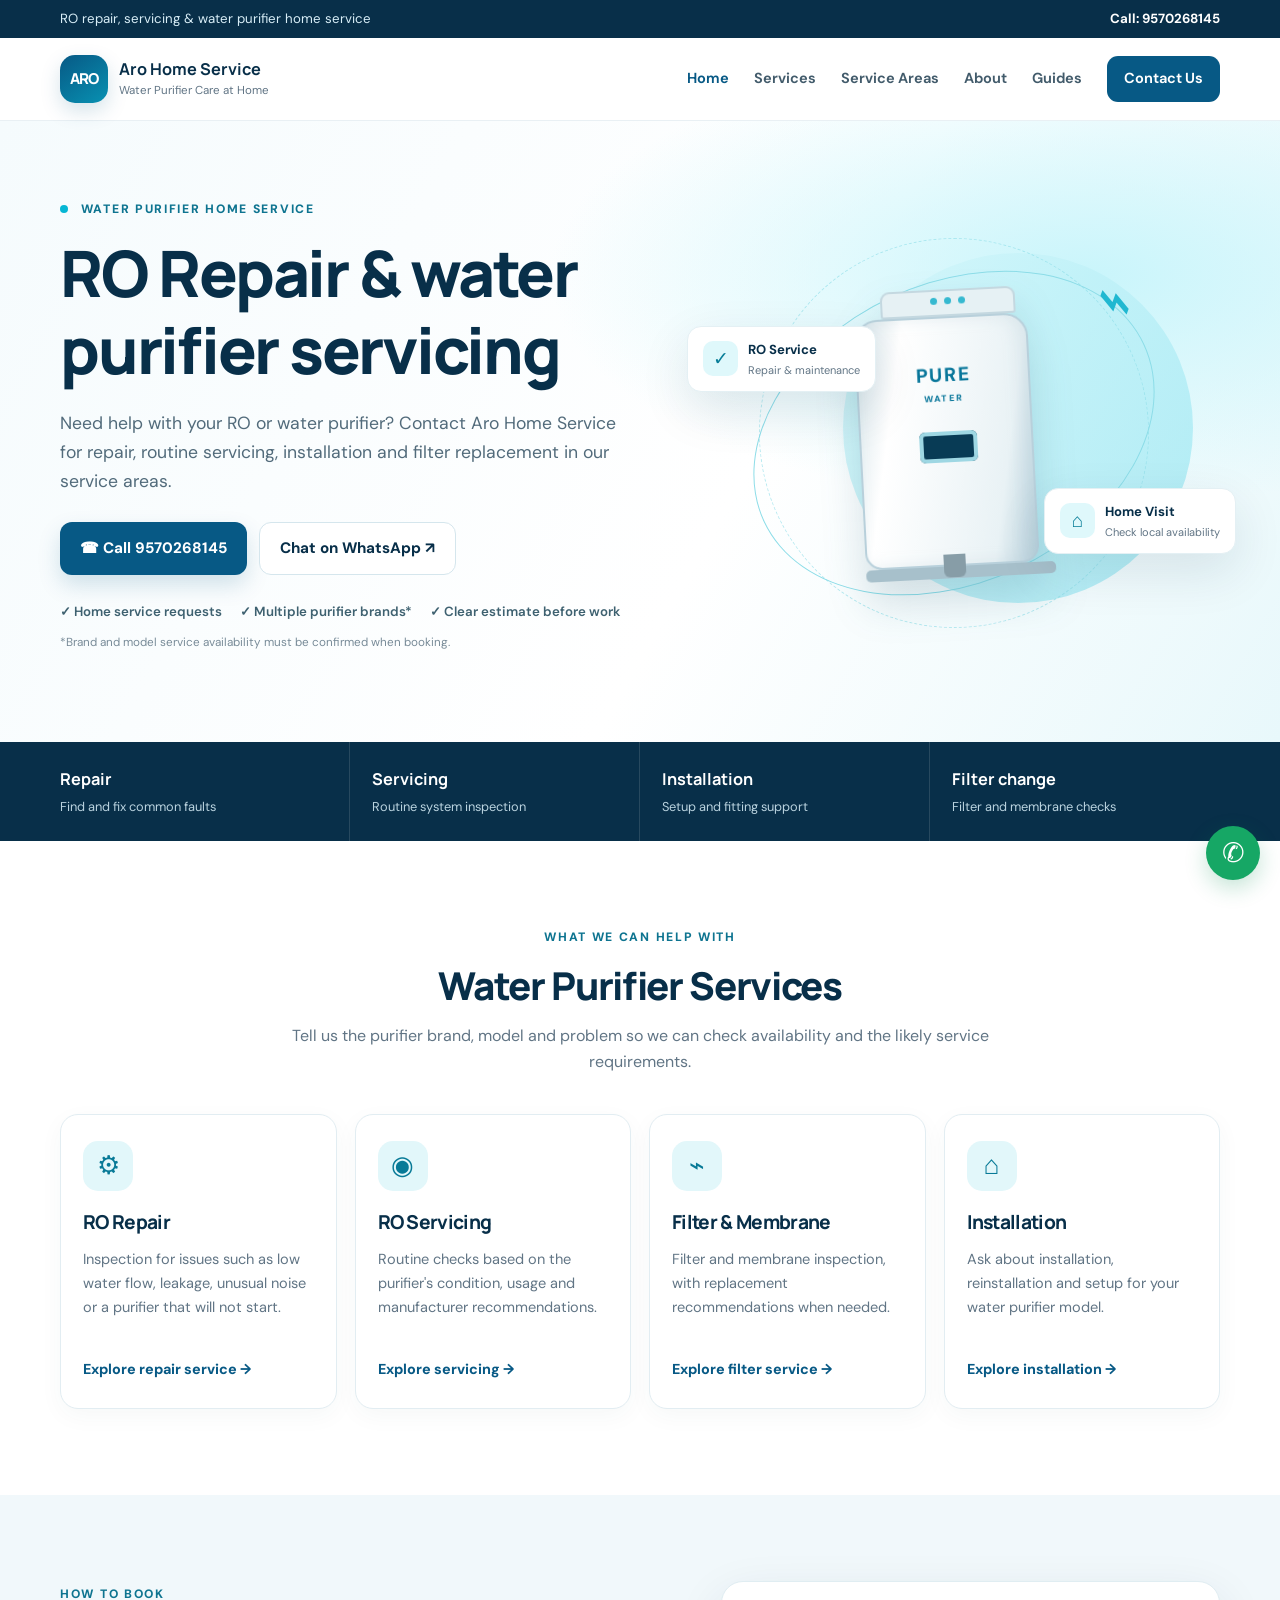
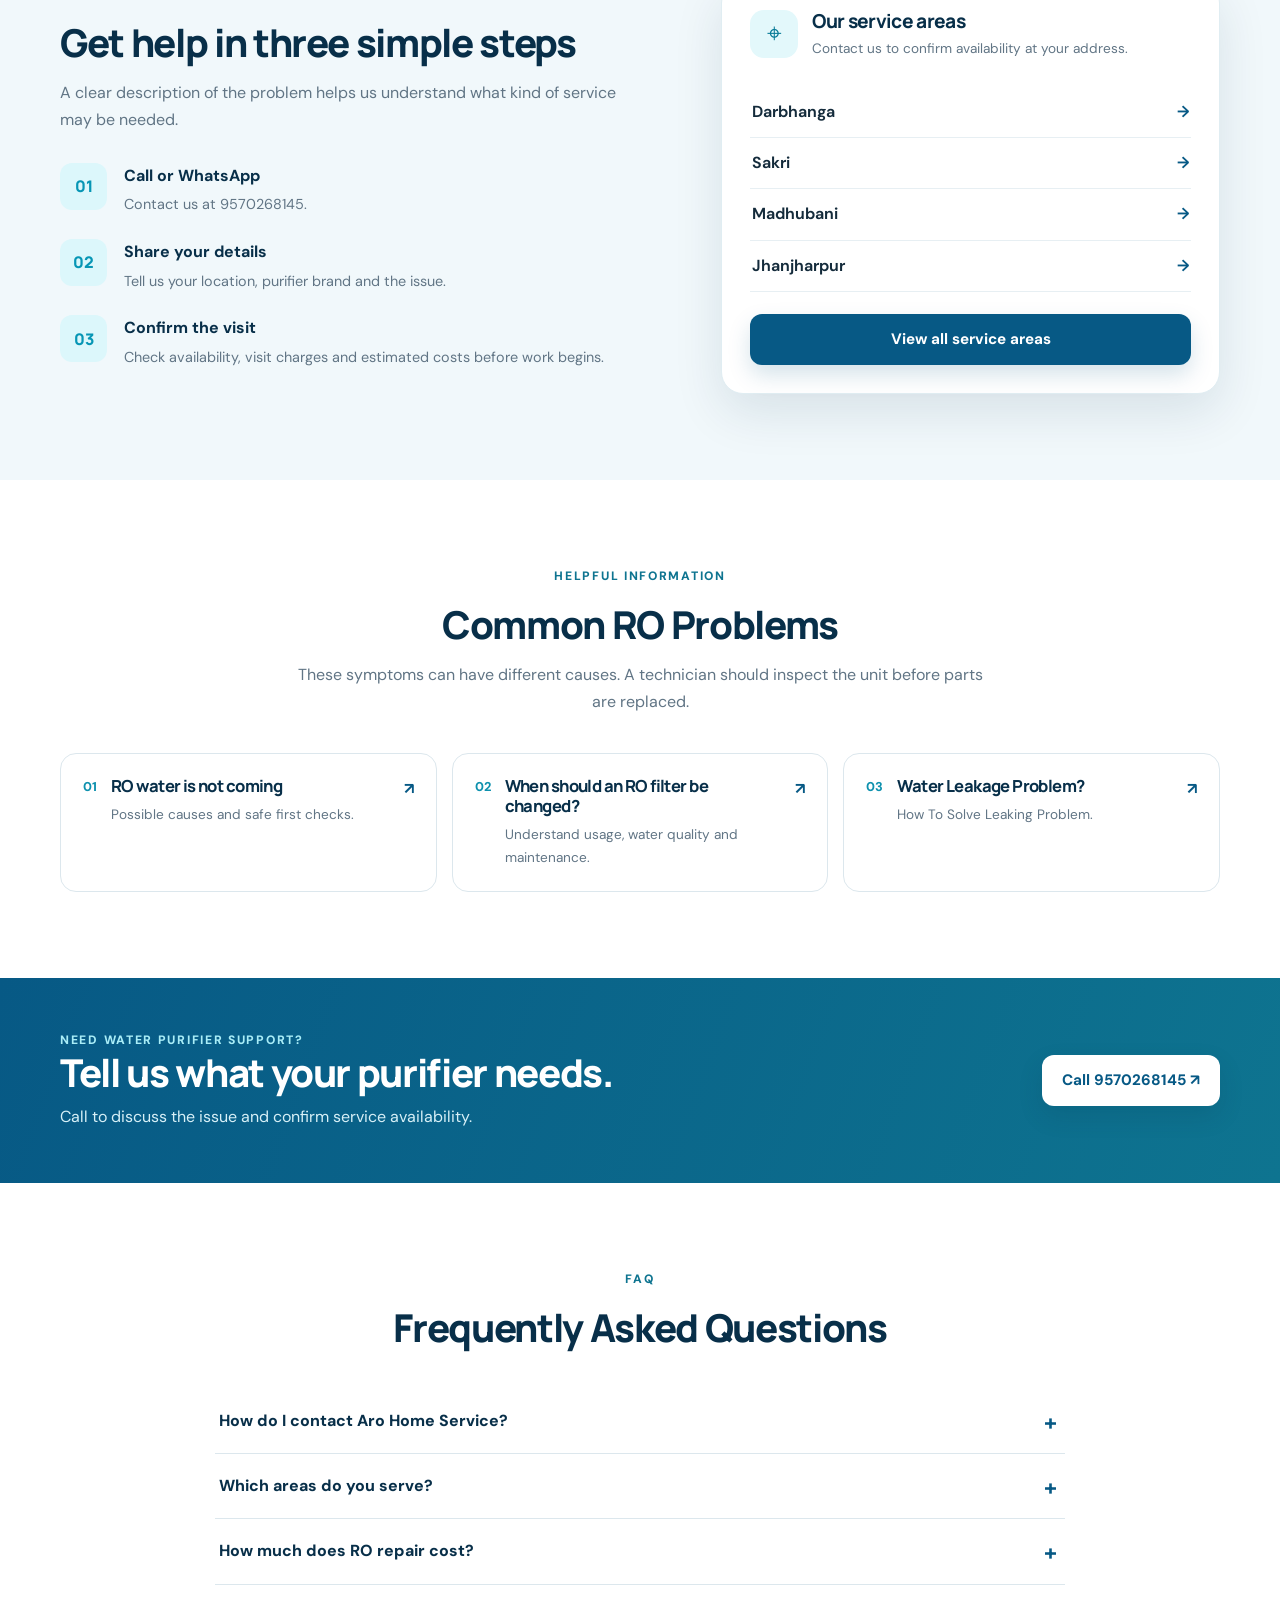
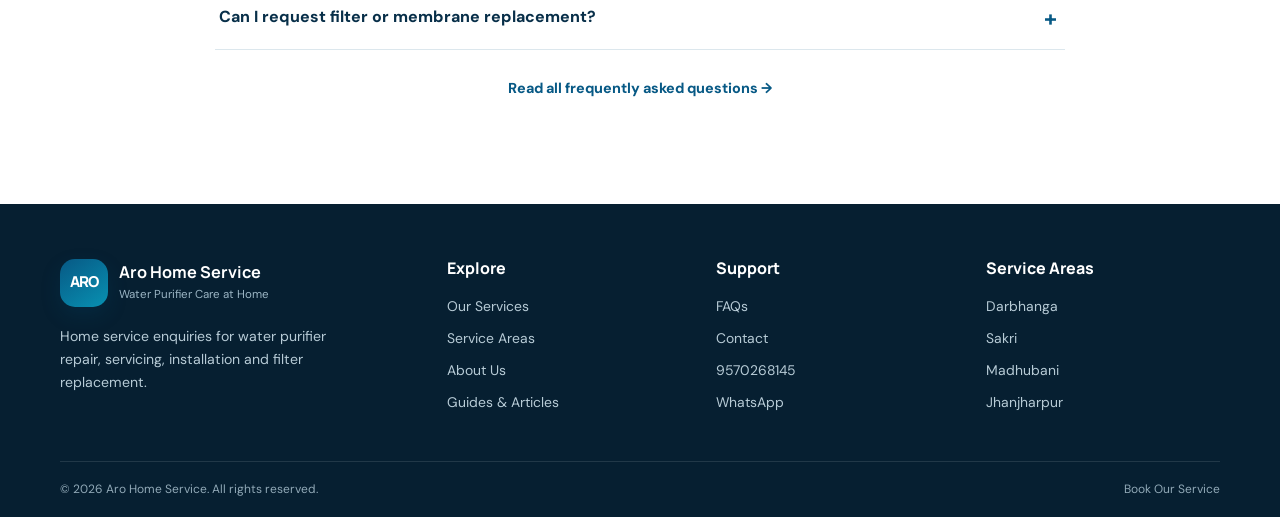
==== commit 792c2952: "h1 exchange" ====
--- a/index.html
+++ b/index.html
@@ -2,6 +2,7 @@
 <!doctype html>
 <html lang="en">
 <head>
+  <meta name="google-site-verification" content="UcdOdIdv5pE5C4e7mlw-vT57y6tFIvRA0GdJtknOTZw" />
   <meta charset="utf-8">
   <meta name="viewport" content="width=device-width, initial-scale=1">
   <meta name="theme-color" content="#075985">
@@ -10,24 +11,25 @@
 
   <meta name="description" content="Aro Home Service provides RO water purifier repair, servicing, installation and filter replacement in Darbhanga, Sakri, Madhubani and Jhanjharpur. Call 9570268145.">
 
-  <link rel="canonical" href="https://arohomeservice.com/">
+  <link rel="canonical" href="https://arohomeservice.in/">
   <link rel="stylesheet" href="/css/style.css">
   <link rel="icon" href="/assets/images/favicon.svg" type="image/svg+xml">
 
   <meta property="og:type" content="website">
   <meta property="og:title" content="Aro Home Service | RO Repair & Water Purifier Service">
   <meta property="og:description" content="RO repair, servicing, installation and filter replacement in our service areas. Call 9570268145.">
-  <meta property="og:url" content="https://arohomeservice.com/">
+  <meta property="og:url" content="https://arohomeservice.in/">
   <meta property="og:site_name" content="Aro Home Service">
+   
 
   <script type="application/ld+json">
   {
     "@context": "https://schema.org",
     "@type": "HomeAndConstructionBusiness",
     "name": "Aro Home Service",
-    "url": "https://arohomeservice.com/",
+    "url": "https://arohomeservice.in/",
     "telephone": "+91-9570268145",
-    "description": "Home service for water purifier repair, servicing, installation and filter replacement.",
+    "description": "Home service for RO water purifier repair, servicing, installation and filter replacement.",
     "areaServed": [
       {"@type": "City", "name": "Darbhanga"},
       {"@type": "Place", "name": "Sakri, Bihar"},
@@ -36,7 +38,7 @@
     ],
     "knowsAbout": [
       "RO water purifier repair",
-      "water purifier servicing",
+      "RO water purifier servicing",
       "RO installation",
       "RO filter replacement",
       "RO membrane replacement"
@@ -75,9 +77,9 @@
       <nav id="main-nav" class="main-nav" aria-label="Main navigation">
         <a class="active" href="/">Home</a>
         <a href="/services.html">Services</a>
-        <a href="/areas/">Service Areas</a>
+        <a href="/areas/index.html">Service Areas</a>
         <a href="/about.html">About</a>
-        <a href="/blog/">Guides</a>
+        <a href="/blog/index.html">Guides</a>
         <a href="/contact.html" class="nav-cta">Contact Us</a>
       </nav>
 
@@ -99,7 +101,7 @@
             WATER PURIFIER HOME SERVICE
           </p>
 
-          <h1>RO Repair & Water Purifier Service at Your Doorstep</h1>
+          <h1>RO Repair & water purifier servicing</h1>
 
           <p class="hero-lead">
             Need help with your RO or water purifier?
